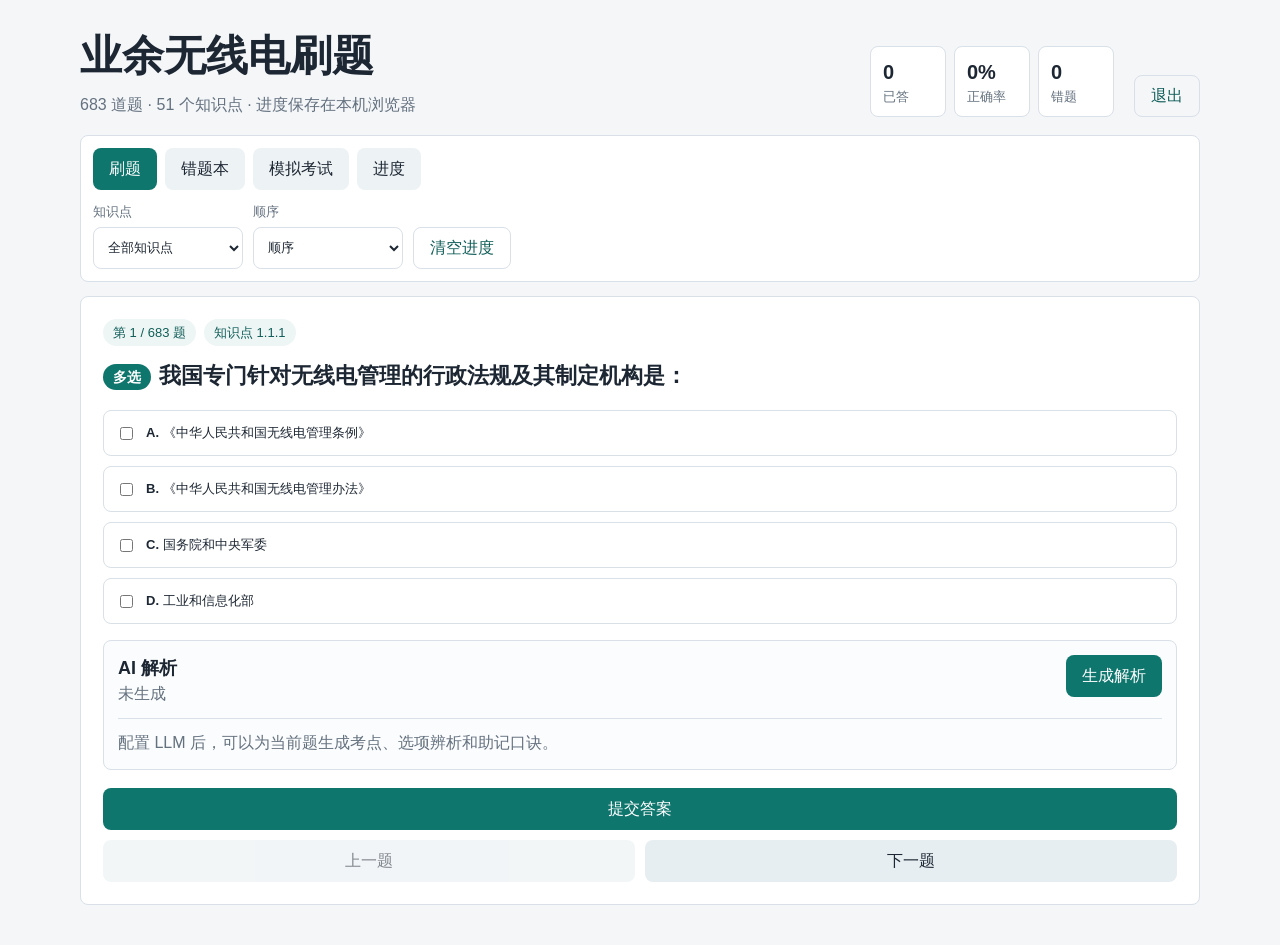
==== index.html @ 544210dc "Refactor authentication flow and add login page functionality Co-authored-by: Copilot <copilot@githu" ====
<!doctype html>
<html lang="zh-CN">
  <head>
    <meta charset="utf-8">
    <meta name="viewport" content="width=device-width, initial-scale=1">
    <title>业余无线电刷题</title>
    <link rel="stylesheet" href="styles.css">
  </head>
  <body>
    <main id="appShell" class="shell">
      <header class="topbar">
        <div>
          <h1>业余无线电刷题</h1>
          <p id="subtitle">正在载入题库...</p>
        </div>
        <div class="stats" aria-label="学习统计">
          <div><strong id="statAnswered">0</strong><span>已答</span></div>
          <div><strong id="statAccuracy">0%</strong><span>正确率</span></div>
          <div><strong id="statWrong">0</strong><span>错题</span></div>
        </div>
        <div class="userbar">
          <span id="currentUserLabel"></span>
          <button id="logoutBtn" class="ghost" type="button">退出</button>
        </div>
      </header>

      <section class="toolbar" aria-label="刷题控制">
        <div class="tabs" role="tablist" aria-label="模式">
          <button class="tab active" data-mode="practice" type="button">刷题</button>
          <button class="tab" data-mode="wrong" type="button">错题本</button>
          <button class="tab" data-mode="exam" type="button">模拟考试</button>
          <button class="tab" data-mode="stats" type="button">进度</button>
        </div>
        <div class="filters">
          <label>
            知识点
            <select id="categorySelect"></select>
          </label>
          <label>
            顺序
            <select id="orderSelect">
              <option value="sequential">顺序</option>
              <option value="random">随机</option>
            </select>
          </label>
          <button id="resetProgressBtn" class="ghost" type="button">清空进度</button>
        </div>
      </section>

      <section id="practiceView" class="view active" aria-live="polite">
        <article class="question-panel">
          <div class="question-meta">
            <button id="questionCounter" class="meta-pill" type="button">第 0 / 0 题</button>
            <button id="questionCategory" class="meta-pill" type="button">知识点 -</button>
          </div>
          <h2 id="questionText"><span id="questionType" class="question-kind">单选</span><span id="questionTextContent">题库载入中</span></h2>
          <div id="options" class="options"></div>
          <div id="feedback" class="feedback" hidden></div>
          <section class="ai-panel" aria-label="AI 解析">
            <div class="ai-panel-head">
              <div>
                <h3>AI 解析</h3>
                <p id="aiCacheInfo">未生成</p>
              </div>
              <div class="ai-actions">
                <button id="generateAiBtn" type="button">生成解析</button>
                <button id="regenerateAiBtn" class="ghost" type="button" hidden>重新生成</button>
              </div>
            </div>
            <div id="aiStatus" class="ai-status" hidden></div>
            <div id="aiContent" class="ai-content empty">配置 LLM 后，可以为当前题生成考点、选项辨析和助记口诀。</div>
          </section>
          <div class="actions">
            <button id="submitBtn" type="button">提交答案</button>
            <div class="nav-actions">
              <button id="prevBtn" class="secondary" type="button">上一题</button>
              <button id="nextBtn" class="secondary" type="button">下一题</button>
            </div>
          </div>
        </article>
      </section>

      <section id="wrongView" class="view">
        <div class="section-head">
          <h2>错题本</h2>
          <button id="clearWrongBtn" class="ghost" type="button">清空错题</button>
        </div>
        <div id="wrongList" class="list"></div>
      </section>

      <section id="examView" class="view">
        <div class="exam-setup" id="examSetup">
          <h2>模拟考试</h2>
          <label>
            题量
            <input id="examCount" type="number" min="5" max="100" step="5" value="30">
          </label>
          <button id="startExamBtn" type="button">开始考试</button>
        </div>
        <div id="examPaper" class="exam-paper" hidden></div>
        <div id="examResult" class="exam-result" hidden></div>
      </section>

      <section id="statsView" class="view">
        <div class="section-head">
          <h2>知识点进度</h2>
        </div>
        <div class="cache-tools">
          <span id="cacheToolStatus">AI 解析由服务器按题目缓存，多用户可复用同一题解析。</span>
        </div>
        <div id="categoryStats" class="category-grid"></div>
      </section>
    </main>

    <dialog id="jumpDialog" class="jump-dialog">
      <div class="jump-head">
        <div>
          <h2 id="jumpTitle">跳转</h2>
          <p id="jumpHint"></p>
        </div>
        <button id="closeJumpBtn" class="ghost" type="button">关闭</button>
      </div>
      <div id="jumpGrid" class="jump-grid"></div>
    </dialog>

    <script src="questions.js"></script>
    <script src="app.js"></script>
  </body>
</html>
---- styles.css ----
:root {
  color-scheme: light;
  --bg: #f4f6f8;
  --panel: #ffffff;
  --text: #1d2733;
  --muted: #64717f;
  --line: #d9e0e7;
  --primary: #0f766e;
  --primary-dark: #115e59;
  --danger: #b42318;
  --success: #067647;
  --mark: #eef6f5;
}

* {
  box-sizing: border-box;
}

body {
  margin: 0;
  background: var(--bg);
  color: var(--text);
  font-family: -apple-system, BlinkMacSystemFont, "Segoe UI", "PingFang SC", "Hiragino Sans GB", "Microsoft YaHei", sans-serif;
  line-height: 1.5;
}

.topbar > div {
  min-width: 0;
}

button,
input,
select {
  font: inherit;
}

button {
  min-height: 42px;
  border: 0;
  border-radius: 8px;
  background: var(--primary);
  color: #fff;
  padding: 0 16px;
  cursor: pointer;
}

button:hover {
  background: var(--primary-dark);
}

button:disabled {
  cursor: not-allowed;
  opacity: 0.55;
}

.secondary {
  background: #e7eef1;
  color: var(--text);
}

.secondary:hover,
.ghost:hover {
  background: #dbe6e9;
}

.ghost {
  background: transparent;
  color: var(--primary-dark);
  border: 1px solid var(--line);
}

.shell {
  width: min(1120px, calc(100% - 28px));
  margin: 0 auto;
  padding: 24px 0 40px;
}

.auth-shell {
  width: min(560px, calc(100% - 28px));
  min-height: 100vh;
  margin: 0 auto;
  display: grid;
  align-items: center;
  padding: 24px 0;
}

.auth-panel {
  background: var(--panel);
  border: 1px solid var(--line);
  border-radius: 8px;
  padding: 24px;
}

.auth-panel > p {
  color: var(--muted);
  margin-top: 8px;
}

.auth-grid {
  display: grid;
  gap: 12px;
  margin-top: 18px;
}

.auth-actions {
  display: grid;
  grid-template-columns: 1fr 1fr;
  gap: 10px;
  margin-top: 16px;
}

.topbar {
  display: grid;
  grid-template-columns: 1fr auto auto;
  gap: 20px;
  align-items: end;
  margin-bottom: 18px;
}

.userbar {
  display: grid;
  gap: 8px;
  justify-items: end;
  color: var(--muted);
}

h1,
h2,
p {
  margin: 0;
}

h1 {
  font-size: clamp(28px, 4vw, 42px);
  font-weight: 750;
}

#subtitle {
  color: var(--muted);
  margin-top: 6px;
  overflow-wrap: anywhere;
}

.stats {
  display: grid;
  grid-template-columns: repeat(3, minmax(76px, 1fr));
  gap: 8px;
}

.stats div {
  background: var(--panel);
  border: 1px solid var(--line);
  border-radius: 8px;
  padding: 10px 12px;
  min-width: 0;
}

.stats strong,
.stats span {
  display: block;
}

.stats strong {
  font-size: 20px;
}

.stats span {
  color: var(--muted);
  font-size: 13px;
}

.toolbar,
.question-panel,
.exam-setup,
.exam-paper,
.exam-result,
#wrongView,
#statsView {
  background: var(--panel);
  border: 1px solid var(--line);
  border-radius: 8px;
}

.toolbar {
  padding: 12px;
  display: grid;
  gap: 12px;
  margin-bottom: 14px;
}

.tabs {
  display: flex;
  gap: 8px;
  flex-wrap: wrap;
}

.tab {
  background: #edf2f4;
  color: var(--text);
}

.tab.active {
  background: var(--primary);
  color: #fff;
}

.filters {
  display: flex;
  gap: 10px;
  align-items: end;
  flex-wrap: wrap;
}

label {
  display: grid;
  gap: 5px;
  color: var(--muted);
  font-size: 13px;
}

select,
input[type="number"],
input[type="url"],
input[type="password"],
input[type="text"] {
  height: 42px;
  min-width: 150px;
  border: 1px solid var(--line);
  border-radius: 8px;
  background: #fff;
  color: var(--text);
  padding: 0 10px;
}

.view {
  display: none;
}

.view.active {
  display: block;
}

.question-panel {
  padding: 22px;
}

.question-meta {
  display: flex;
  gap: 8px;
  flex-wrap: wrap;
  margin-bottom: 14px;
}

.meta-pill {
  background: var(--mark);
  border-radius: 999px;
  color: var(--primary-dark);
  font-size: 13px;
  padding: 4px 10px;
  min-height: 0;
  width: auto;
}

.meta-pill:hover {
  background: #dff0ee;
}

#questionText {
  font-size: 22px;
  line-height: 1.45;
  margin-bottom: 18px;
}

.question-kind {
  display: inline-block;
  vertical-align: middle;
  margin-right: 8px;
  border-radius: 999px;
  background: var(--primary);
  color: #fff;
  font-size: 14px;
  line-height: 1;
  padding: 6px 10px;
}

.options {
  display: grid;
  gap: 10px;
}

.option {
  display: grid;
  grid-template-columns: auto 1fr;
  gap: 10px;
  align-items: start;
  border: 1px solid var(--line);
  border-radius: 8px;
  padding: 12px;
  color: var(--text);
  cursor: pointer;
}

.option:hover {
  border-color: #9fb4bd;
}

.option input {
  margin-top: 4px;
}

.option.correct {
  border-color: #83c7a0;
  background: #effaf3;
}

.option.wrong {
  border-color: #f3a69e;
  background: #fff1f0;
}

.feedback {
  margin-top: 14px;
  border-radius: 8px;
  padding: 12px;
  background: #f7f9fa;
  border: 1px solid var(--line);
}

.feedback.success {
  border-color: #83c7a0;
  color: var(--success);
}

.feedback.error {
  border-color: #f3a69e;
  color: var(--danger);
}

.ai-panel {
  margin-top: 16px;
  border: 1px solid var(--line);
  border-radius: 8px;
  background: #fbfcfd;
  padding: 14px;
}

.ai-panel-head {
  display: flex;
  justify-content: space-between;
  gap: 12px;
  align-items: start;
}

.ai-panel h3 {
  margin: 0;
  font-size: 18px;
}

.ai-panel p,
.settings-note {
  color: var(--muted);
}

.ai-actions,
.settings-actions {
  display: flex;
  gap: 8px;
  flex-wrap: wrap;
  justify-content: flex-end;
}

.ai-status {
  margin-top: 12px;
  border: 1px solid var(--line);
  border-radius: 8px;
  padding: 10px 12px;
  background: #f7f9fa;
  color: var(--muted);
}

.ai-status.success,
#cacheToolStatus.success {
  border-color: #83c7a0;
  color: var(--success);
}

.ai-status.error,
#cacheToolStatus.error {
  border-color: #f3a69e;
  color: var(--danger);
}

.ai-status.loading {
  color: var(--primary-dark);
}

.ai-content {
  margin-top: 12px;
  border-top: 1px solid var(--line);
  padding-top: 12px;
  white-space: normal;
  overflow-wrap: anywhere;
}

.ai-content p + p {
  margin-top: 10px;
}

.actions {
  display: grid;
  gap: 10px;
  margin-top: 18px;
}

.nav-actions {
  display: grid;
  grid-template-columns: 1fr 1fr;
  gap: 10px;
}

.section-head {
  display: flex;
  align-items: center;
  justify-content: space-between;
  gap: 12px;
  padding: 18px;
  border-bottom: 1px solid var(--line);
}

.list,
.category-grid,
.cache-tools,
.exam-setup,
.exam-paper,
.exam-result {
  padding: 18px;
}

.cache-tools {
  display: flex;
  align-items: center;
  gap: 10px;
  flex-wrap: wrap;
  border-bottom: 1px solid var(--line);
}

#cacheToolStatus {
  color: var(--muted);
  font-size: 14px;
}

.list {
  display: grid;
  gap: 10px;
}

.list-item,
.category-card,
.exam-question {
  border: 1px solid var(--line);
  border-radius: 8px;
  padding: 14px;
  background: #fff;
}

.list-item h3,
.exam-question h3 {
  margin: 0 0 10px;
  font-size: 17px;
}

.list-item p,
.exam-question p {
  color: var(--muted);
}

.category-grid {
  display: grid;
  grid-template-columns: repeat(auto-fit, minmax(180px, 1fr));
  gap: 10px;
}

.category-card strong,
.category-card span {
  display: block;
}

.category-card span {
  color: var(--muted);
  font-size: 13px;
}

.meter {
  height: 8px;
  border-radius: 999px;
  background: #edf2f4;
  overflow: hidden;
  margin-top: 10px;
}

.meter div {
  height: 100%;
  background: var(--primary);
}

.exam-setup {
  display: flex;
  gap: 12px;
  align-items: end;
  flex-wrap: wrap;
}

.exam-paper {
  display: grid;
  gap: 14px;
}

.exam-options {
  display: grid;
  gap: 8px;
}

.exam-submit {
  width: fit-content;
}

.empty {
  color: var(--muted);
}

.jump-dialog {
  width: min(760px, calc(100% - 24px));
  max-height: min(760px, calc(100vh - 32px));
  border: 1px solid var(--line);
  border-radius: 8px;
  padding: 0;
  color: var(--text);
}

.jump-dialog::backdrop {
  background: rgb(20 31 43 / 0.35);
}

.jump-head {
  position: sticky;
  top: 0;
  z-index: 1;
  display: flex;
  justify-content: space-between;
  gap: 12px;
  align-items: start;
  padding: 16px;
  border-bottom: 1px solid var(--line);
  background: #fff;
}

.jump-head p {
  color: var(--muted);
  margin-top: 4px;
  font-size: 14px;
}

.jump-head .ghost {
  width: auto;
  flex: 0 0 auto;
}

.settings-body {
  display: grid;
  gap: 14px;
  padding: 16px;
}

.settings-body label {
  color: var(--muted);
}

.settings-body input {
  width: 100%;
}

.settings-note {
  font-size: 14px;
  overflow-wrap: anywhere;
}

.jump-grid {
  display: grid;
  gap: 8px;
  padding: 16px;
}

.question-jump-grid {
  grid-template-columns: repeat(auto-fill, minmax(72px, 1fr));
}

.category-jump-grid {
  grid-template-columns: repeat(auto-fill, minmax(140px, 1fr));
}

.jump-card {
  min-height: 58px;
  display: grid;
  gap: 2px;
  justify-items: center;
  align-content: center;
  border: 1px solid var(--line);
  background: #f8fafb;
  color: var(--text);
}

.jump-card:hover {
  background: #edf2f4;
}

.jump-card span {
  color: var(--muted);
  font-size: 12px;
}

.jump-card.status-correct {
  border-color: #83c7a0;
  background: #effaf3;
}

.jump-card.status-wrong {
  border-color: #f3a69e;
  background: #fff1f0;
}

.jump-card.status-pending {
  border-color: var(--line);
  background: #f8fafb;
}

.jump-card.current {
  outline: 3px solid #1a8cff;
  outline-offset: 1px;
}

.category-card-button {
  justify-items: start;
  text-align: left;
  padding: 10px 12px;
}

@media (max-width: 720px) {
  .shell {
    width: min(100% - 18px, 1120px);
    padding-top: 14px;
  }

  .topbar {
    grid-template-columns: 1fr;
  }

  .userbar {
    justify-items: stretch;
  }

  .stats {
    grid-template-columns: repeat(3, 1fr);
  }

  .filters,
  .exam-setup {
    align-items: stretch;
    flex-direction: column;
  }

  select,
  input[type="number"],
  input[type="url"],
  input[type="password"],
  input[type="text"],
  button {
    width: 100%;
  }

  .question-panel {
    padding: 16px;
  }

  #questionText {
    font-size: 19px;
  }

  .question-kind {
    font-size: 13px;
    padding: 5px 8px;
  }

  .jump-head {
    align-items: stretch;
    flex-direction: column;
  }

  .jump-head .ghost {
    width: 100%;
  }

  .ai-panel-head,
  .settings-actions,
  .ai-actions,
  .cache-tools {
    align-items: stretch;
    flex-direction: column;
  }

  .nav-actions {
    grid-template-columns: 1fr 1fr;
  }
}
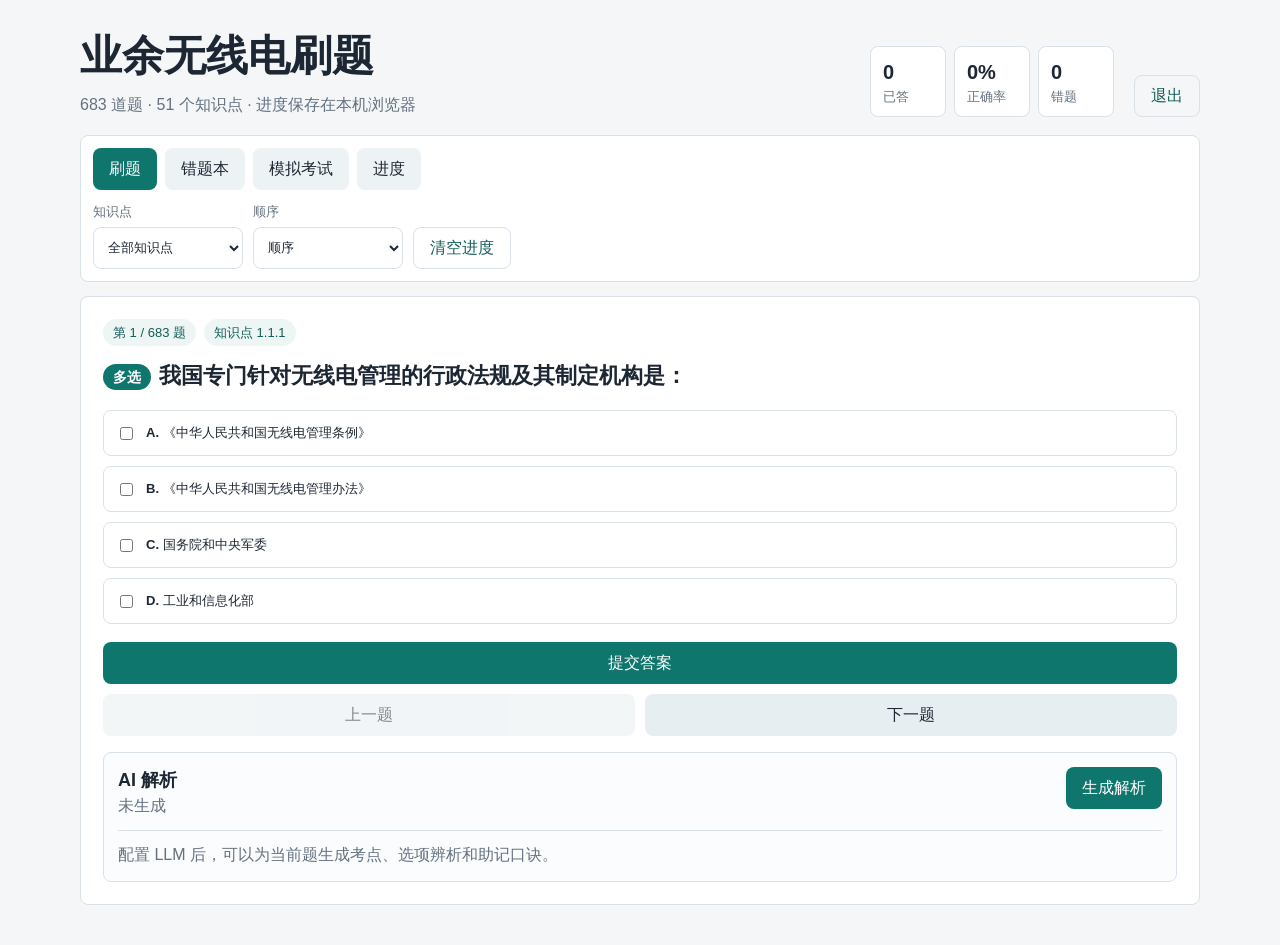
==== commit b9997dee: "Adjust AI explanation panel" ====
--- a/index.html
+++ b/index.html
@@ -4,7 +4,7 @@
     <meta charset="utf-8">
     <meta name="viewport" content="width=device-width, initial-scale=1">
     <title>业余无线电刷题</title>
-    <link rel="stylesheet" href="styles.css">
+    <link rel="stylesheet" href="/styles.css">
   </head>
   <body>
     <main id="appShell" class="shell">
@@ -56,6 +56,13 @@
           <h2 id="questionText"><span id="questionType" class="question-kind">单选</span><span id="questionTextContent">题库载入中</span></h2>
           <div id="options" class="options"></div>
           <div id="feedback" class="feedback" hidden></div>
+          <div class="actions">
+            <button id="submitBtn" type="button">提交答案</button>
+            <div class="nav-actions">
+              <button id="prevBtn" class="secondary" type="button">上一题</button>
+              <button id="nextBtn" class="secondary" type="button">下一题</button>
+            </div>
+          </div>
           <section class="ai-panel" aria-label="AI 解析">
             <div class="ai-panel-head">
               <div>
@@ -70,13 +77,6 @@
             <div id="aiStatus" class="ai-status" hidden></div>
             <div id="aiContent" class="ai-content empty">配置 LLM 后，可以为当前题生成考点、选项辨析和助记口诀。</div>
           </section>
-          <div class="actions">
-            <button id="submitBtn" type="button">提交答案</button>
-            <div class="nav-actions">
-              <button id="prevBtn" class="secondary" type="button">上一题</button>
-              <button id="nextBtn" class="secondary" type="button">下一题</button>
-            </div>
-          </div>
         </article>
       </section>
 
@@ -107,6 +107,7 @@
         </div>
         <div class="cache-tools">
           <span id="cacheToolStatus">AI 解析由服务器按题目缓存，多用户可复用同一题解析。</span>
+          <button id="startPrecacheBtn" class="secondary" type="button">后台预生成解析</button>
         </div>
         <div id="categoryStats" class="category-grid"></div>
       </section>
@@ -123,7 +124,7 @@
       <div id="jumpGrid" class="jump-grid"></div>
     </dialog>
 
-    <script src="questions.js"></script>
-    <script src="app.js"></script>
+    <script src="/questions.js"></script>
+    <script src="/app.js"></script>
   </body>
 </html>
--- a/styles.css
+++ b/styles.css
@@ -394,6 +394,10 @@
   color: var(--primary-dark);
 }
 
+#cacheToolStatus.loading {
+  color: var(--primary-dark);
+}
+
 .ai-content {
   margin-top: 12px;
   border-top: 1px solid var(--line);
@@ -404,6 +408,33 @@
 
 .ai-content p + p {
   margin-top: 10px;
+}
+
+.ai-content h4,
+.ai-content h5,
+.ai-content h6 {
+  margin: 12px 0 6px;
+  color: var(--text);
+  font-size: 16px;
+}
+
+.ai-content ul,
+.ai-content ol {
+  margin: 8px 0 8px 20px;
+  padding: 0;
+}
+
+.ai-content li + li {
+  margin-top: 4px;
+}
+
+.ai-content code {
+  border: 1px solid var(--line);
+  border-radius: 4px;
+  background: #eef3f5;
+  padding: 1px 4px;
+  font-family: ui-monospace, SFMono-Regular, Menlo, Consolas, monospace;
+  font-size: 0.92em;
 }
 
 .actions {
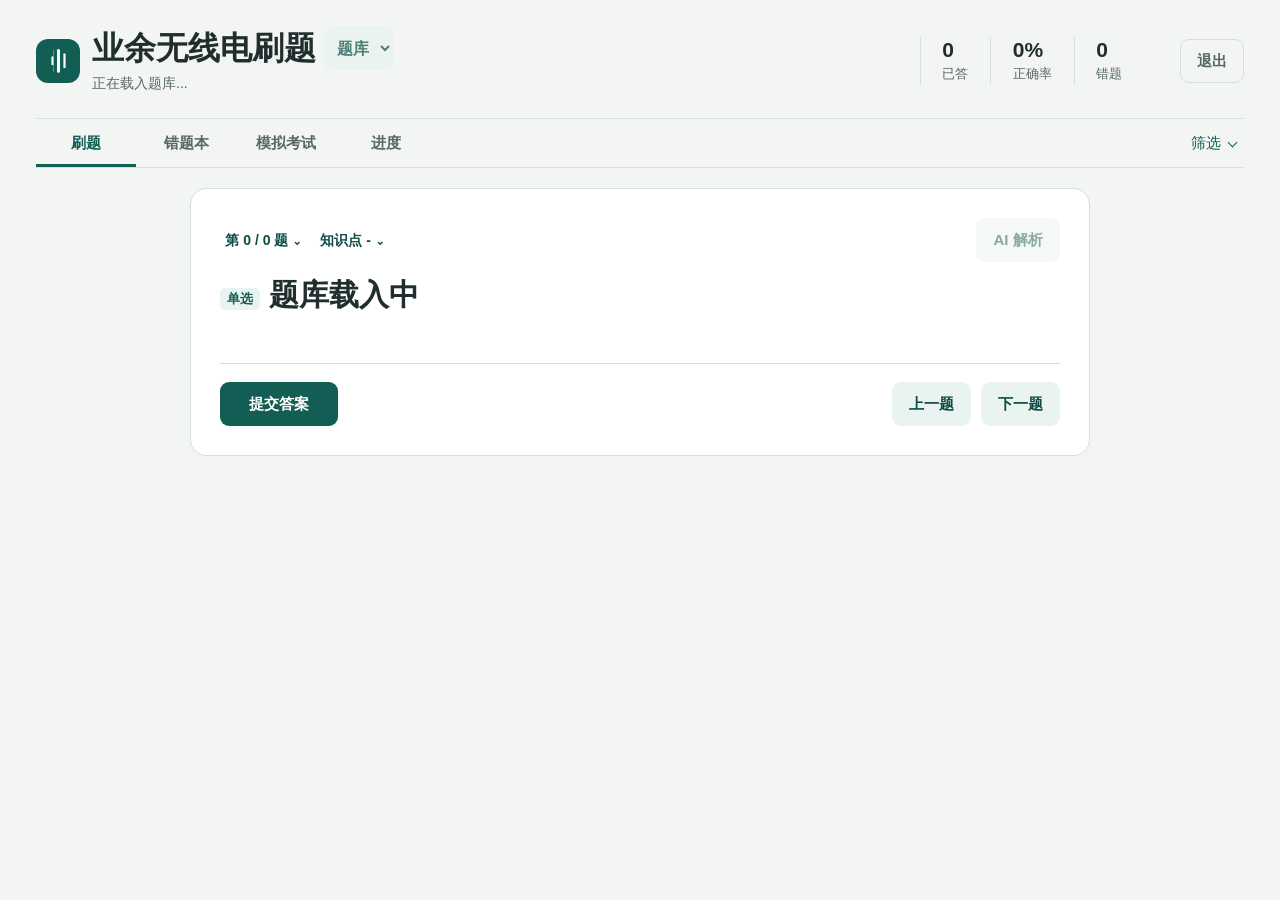
==== commit cd39447b: "Add A/B/C exam banks, upgrade practice and topic progress navigation" ====
--- a/index.html
+++ b/index.html
@@ -2,16 +2,27 @@
 <html lang="zh-CN">
   <head>
     <meta charset="utf-8">
-    <meta name="viewport" content="width=device-width, initial-scale=1">
+    <meta name="viewport" content="width=device-width, initial-scale=1, viewport-fit=cover">
     <title>业余无线电刷题</title>
     <link rel="stylesheet" href="/styles.css">
   </head>
   <body>
     <main id="appShell" class="shell">
       <header class="topbar">
-        <div>
-          <h1>业余无线电刷题</h1>
-          <p id="subtitle">正在载入题库...</p>
+        <div class="brand">
+          <span class="signal-mark" aria-hidden="true"></span>
+          <div>
+            <div class="brand-heading">
+              <h1>业余无线电刷题</h1>
+              <select id="bankSelect" aria-label="选择题库类别" disabled>
+                <option value="" hidden>题库</option>
+                <option value="A">A 类</option>
+                <option value="B">B 类</option>
+                <option value="C">C 类</option>
+              </select>
+            </div>
+            <p><span id="subtitle">正在载入题库...</span> <span id="scopeLabel" hidden></span></p>
+          </div>
         </div>
         <div class="stats" aria-label="学习统计">
           <div><strong id="statAnswered">0</strong><span>已答</span></div>
@@ -24,27 +35,35 @@
         </div>
       </header>
 
+      <p id="bankStatus" role="status"></p>
       <section class="toolbar" aria-label="刷题控制">
-        <div class="tabs" role="tablist" aria-label="模式">
-          <button class="tab active" data-mode="practice" type="button">刷题</button>
+        <nav class="tabs" aria-label="学习模式">
+          <button class="tab active" aria-current="page" data-mode="practice" type="button">刷题</button>
           <button class="tab" data-mode="wrong" type="button">错题本</button>
           <button class="tab" data-mode="exam" type="button">模拟考试</button>
           <button class="tab" data-mode="stats" type="button">进度</button>
-        </div>
-        <div class="filters">
-          <label>
-            知识点
-            <select id="categorySelect"></select>
-          </label>
-          <label>
-            顺序
-            <select id="orderSelect">
-              <option value="sequential">顺序</option>
-              <option value="random">随机</option>
-            </select>
-          </label>
-          <button id="resetProgressBtn" class="ghost" type="button">清空进度</button>
-        </div>
+        </nav>
+        <details class="filter-menu">
+          <summary>筛选</summary>
+          <div class="filters">
+            <label id="scopeField" hidden>
+              练习范围
+              <select id="scopeSelect"></select>
+            </label>
+            <label>
+              知识点
+              <select id="categorySelect"></select>
+            </label>
+            <label>
+              顺序
+              <select id="orderSelect">
+                <option value="sequential">顺序</option>
+                <option value="random">随机</option>
+              </select>
+            </label>
+            <button id="resetProgressBtn" class="ghost" type="button">清空进度</button>
+          </div>
+        </details>
       </section>
 
       <section id="practiceView" class="view active" aria-live="polite">
@@ -52,8 +71,10 @@
           <div class="question-meta">
             <button id="questionCounter" class="meta-pill" type="button">第 0 / 0 题</button>
             <button id="questionCategory" class="meta-pill" type="button">知识点 -</button>
+            <button id="openAiBtn" class="secondary" type="button" aria-haspopup="dialog" aria-controls="aiDialog" disabled>AI 解析</button>
           </div>
           <h2 id="questionText"><span id="questionType" class="question-kind">单选</span><span id="questionTextContent">题库载入中</span></h2>
+          <div id="practiceFigure"></div>
           <div id="options" class="options"></div>
           <div id="feedback" class="feedback" hidden></div>
           <div class="actions">
@@ -63,20 +84,6 @@
               <button id="nextBtn" class="secondary" type="button">下一题</button>
             </div>
           </div>
-          <section class="ai-panel" aria-label="AI 解析">
-            <div class="ai-panel-head">
-              <div>
-                <h3>AI 解析</h3>
-                <p id="aiCacheInfo">未生成</p>
-              </div>
-              <div class="ai-actions">
-                <button id="generateAiBtn" type="button">生成解析</button>
-                <button id="regenerateAiBtn" class="ghost" type="button" hidden>重新生成</button>
-              </div>
-            </div>
-            <div id="aiStatus" class="ai-status" hidden></div>
-            <div id="aiContent" class="ai-content empty">配置 LLM 后，可以为当前题生成考点、选项辨析和助记口诀。</div>
-          </section>
         </article>
       </section>
 
@@ -105,15 +112,32 @@
         <div class="section-head">
           <h2>知识点进度</h2>
         </div>
+        <div id="categoryStats" class="topic-tree"></div>
         <div class="cache-tools">
           <span id="cacheToolStatus">AI 解析由服务器按题目缓存，多用户可复用同一题解析。</span>
           <button id="startPrecacheBtn" class="secondary" type="button">后台预生成解析</button>
         </div>
-        <div id="categoryStats" class="category-grid"></div>
       </section>
     </main>
 
-    <dialog id="jumpDialog" class="jump-dialog">
+    <dialog id="aiDialog" class="ai-dialog" aria-labelledby="aiHeading">
+      <header class="ai-panel-head">
+        <div>
+          <h2 id="aiHeading">AI 解析</h2>
+          <p id="aiQuestionInfo"></p>
+        </div>
+        <form method="dialog"><button class="ghost" autofocus>关闭</button></form>
+      </header>
+      <div class="ai-reader" tabindex="0" role="region" aria-label="解析正文">
+        <div id="aiStatus" class="ai-status" role="status" hidden></div>
+        <div id="aiContent" class="ai-content"></div>
+        <p id="aiCacheInfo"></p>
+        <button id="generateAiBtn" class="secondary" type="button" hidden>重试</button>
+        <button id="regenerateAiBtn" class="ghost" type="button" hidden>重新生成</button>
+      </div>
+    </dialog>
+
+    <dialog aria-labelledby="jumpTitle" id="jumpDialog" class="jump-dialog">
       <div class="jump-head">
         <div>
           <h2 id="jumpTitle">跳转</h2>
@@ -124,7 +148,7 @@
       <div id="jumpGrid" class="jump-grid"></div>
     </dialog>
 
-    <script src="/questions.js"></script>
+    <script src="/topic-titles.js"></script>
     <script src="/app.js"></script>
   </body>
 </html>
--- a/styles.css
+++ b/styles.css
@@ -1,744 +1,368 @@
 :root {
   color-scheme: light;
-  --bg: #f4f6f8;
-  --panel: #ffffff;
-  --text: #1d2733;
-  --muted: #64717f;
-  --line: #d9e0e7;
-  --primary: #0f766e;
-  --primary-dark: #115e59;
-  --danger: #b42318;
-  --success: #067647;
-  --mark: #eef6f5;
+  --bg: #f3f5f3;
+  --panel: #fff;
+  --text: #202e2d;
+  --muted: #586864;
+  --line: #d6dfdb;
+  --primary: #125e55;
+  --primary-dark: #0d4b44;
+  --tint: #e9f3ef;
+  --danger: #9e3732;
+  --success: #236842;
+  --pad: clamp(18px, 2.3vw, 32px);
 }
 
-* {
-  box-sizing: border-box;
-}
-
+* { box-sizing: border-box; }
+[hidden] { display: none !important; }
 body {
   margin: 0;
   background: var(--bg);
   color: var(--text);
-  font-family: -apple-system, BlinkMacSystemFont, "Segoe UI", "PingFang SC", "Hiragino Sans GB", "Microsoft YaHei", sans-serif;
-  line-height: 1.5;
-}
-
-.topbar > div {
+  font: 16px/1.6 -apple-system, BlinkMacSystemFont, "PingFang SC", "Microsoft YaHei", sans-serif;
+  overflow-wrap: anywhere;
+  -webkit-text-size-adjust: 100%;
+}
+h1, h2, h3, p { margin: 0; }
+h1 { font-size: clamp(21px, 3vw, 32px); line-height: 1.25; }
+h2 { font-size: 22px; }
+h3 { font-size: 18px; }
+button, input, select, summary { font: inherit; }
+button, summary { cursor: pointer; }
+button, select, input:not([type="radio"]):not([type="checkbox"]) {
+  min-height: 44px;
+  border-radius: 9px;
+}
+button {
+  padding: 8px 16px;
+  border: 1px solid transparent;
+  background: var(--primary);
+  color: white;
+  font-size: 15px;
+  font-weight: 600;
+}
+button:disabled { opacity: .48; cursor: default; }
+.secondary { background: var(--tint); color: var(--primary-dark); }
+.ghost { background: transparent; color: var(--muted); border-color: var(--line); }
+:focus-visible { outline: 3px solid var(--primary); outline-offset: 2px; }
+label { display: grid; gap: 5px; color: var(--muted); font-size: 14px; }
+select, input:not([type="radio"]):not([type="checkbox"]) {
   min-width: 0;
-}
-
-button,
-input,
-select {
-  font: inherit;
-}
-
-button {
-  min-height: 42px;
-  border: 0;
-  border-radius: 8px;
+  max-width: 100%;
+  padding: 8px 12px;
+  border: 1px solid #b8c6c1;
+  background: var(--panel);
+  color: var(--text);
+  font-size: 16px;
+}
+.shell, .auth-shell {
+  padding-inline: max(16px, env(safe-area-inset-left)) max(16px, env(safe-area-inset-right));
+  margin-inline: auto;
+}
+.shell {
+  max-width: 896px;
+  padding-block: max(26px, env(safe-area-inset-top)) max(40px, env(safe-area-inset-bottom));
+}
+.topbar { display: grid; grid-template-columns: minmax(0, 1fr) auto auto; align-items: center; gap: 24px; }
+.brand, .userbar { display: flex; align-items: center; gap: 12px; min-width: 0; }
+.signal-mark {
+  display: inline-grid;
+  place-items: center;
+  width: 44px;
+  height: 44px;
+  flex: none;
+  border-radius: 12px;
   background: var(--primary);
-  color: #fff;
-  padding: 0 16px;
-  cursor: pointer;
-}
-
-button:hover {
-  background: var(--primary-dark);
-}
-
-button:disabled {
-  cursor: not-allowed;
-  opacity: 0.55;
-}
-
-.secondary {
-  background: #e7eef1;
-  color: var(--text);
-}
-
-.secondary:hover,
-.ghost:hover {
-  background: #dbe6e9;
-}
-
-.ghost {
-  background: transparent;
-  color: var(--primary-dark);
-  border: 1px solid var(--line);
-}
-
-.shell {
-  width: min(1120px, calc(100% - 28px));
-  margin: 0 auto;
-  padding: 24px 0 40px;
-}
-
-.auth-shell {
-  width: min(560px, calc(100% - 28px));
-  min-height: 100vh;
-  margin: 0 auto;
-  display: grid;
-  align-items: center;
-  padding: 24px 0;
-}
-
-.auth-panel {
-  background: var(--panel);
-  border: 1px solid var(--line);
-  border-radius: 8px;
-  padding: 24px;
-}
-
-.auth-panel > p {
-  color: var(--muted);
-  margin-top: 8px;
-}
-
-.auth-grid {
-  display: grid;
-  gap: 12px;
-  margin-top: 18px;
-}
-
-.auth-actions {
-  display: grid;
-  grid-template-columns: 1fr 1fr;
-  gap: 10px;
-  margin-top: 16px;
-}
-
-.topbar {
-  display: grid;
-  grid-template-columns: 1fr auto auto;
-  gap: 20px;
-  align-items: end;
-  margin-bottom: 18px;
-}
-
-.userbar {
-  display: grid;
-  gap: 8px;
-  justify-items: end;
-  color: var(--muted);
-}
-
-h1,
-h2,
-p {
-  margin: 0;
-}
-
-h1 {
-  font-size: clamp(28px, 4vw, 42px);
-  font-weight: 750;
-}
-
-#subtitle {
-  color: var(--muted);
-  margin-top: 6px;
-  overflow-wrap: anywhere;
-}
-
-.stats {
-  display: grid;
-  grid-template-columns: repeat(3, minmax(76px, 1fr));
-  gap: 8px;
-}
-
-.stats div {
-  background: var(--panel);
-  border: 1px solid var(--line);
-  border-radius: 8px;
-  padding: 10px 12px;
-  min-width: 0;
-}
-
-.stats strong,
-.stats span {
-  display: block;
-}
-
-.stats strong {
-  font-size: 20px;
-}
-
-.stats span {
-  color: var(--muted);
-  font-size: 13px;
-}
-
-.toolbar,
-.question-panel,
-.exam-setup,
-.exam-paper,
-.exam-result,
-#wrongView,
-#statsView {
-  background: var(--panel);
-  border: 1px solid var(--line);
-  border-radius: 8px;
-}
-
+  color: white;
+}
+.signal-mark::before {
+  content: "";
+  width: 3px;
+  height: 24px;
+  border-radius: 3px;
+  background: currentColor;
+  box-shadow: -6px 0 0 -0.4px currentColor, 6px 0 0 -0.4px currentColor;
+  clip-path: polygon(-8px 32%, -3px 32%, -3px 0, 6px 0, 6px 20%, 12px 20%, 12px 80%, 6px 80%, 6px 100%, -3px 100%, -3px 68%, -8px 68%);
+}
+#subtitle, .userbar, .stats span, .empty, .ai-panel-head p, .list-item p { color: var(--muted); }
+#subtitle, .userbar { font-size: 14px; }
+.stats { display: flex; }
+.stats div { padding-inline: clamp(10px, 1.7vw, 24px); border-left: 1px solid var(--line); }
+.stats strong, .stats span { display: block; }
+.stats strong { font-size: 21px; line-height: 1.25; font-variant-numeric: tabular-nums; }
+.stats span { font-size: 13px; }
+.userbar { justify-self: end; }
+#currentUserLabel { max-width: 12ch; overflow: hidden; white-space: nowrap; text-overflow: ellipsis; }
 .toolbar {
-  padding: 12px;
-  display: grid;
-  gap: 12px;
-  margin-bottom: 14px;
-}
-
-.tabs {
-  display: flex;
-  gap: 8px;
-  flex-wrap: wrap;
-}
-
-.tab {
-  background: #edf2f4;
-  color: var(--text);
-}
-
-.tab.active {
-  background: var(--primary);
-  color: #fff;
-}
-
-.filters {
-  display: flex;
-  gap: 10px;
-  align-items: end;
-  flex-wrap: wrap;
-}
-
-label {
-  display: grid;
-  gap: 5px;
-  color: var(--muted);
-  font-size: 13px;
-}
-
-select,
-input[type="number"],
-input[type="url"],
-input[type="password"],
-input[type="text"] {
-  height: 42px;
-  min-width: 150px;
-  border: 1px solid var(--line);
-  border-radius: 8px;
-  background: #fff;
-  color: var(--text);
-  padding: 0 10px;
-}
-
-.view {
-  display: none;
-}
-
-.view.active {
-  display: block;
-}
-
-.question-panel {
-  padding: 22px;
-}
-
-.question-meta {
-  display: flex;
-  gap: 8px;
-  flex-wrap: wrap;
-  margin-bottom: 14px;
-}
-
-.meta-pill {
-  background: var(--mark);
-  border-radius: 999px;
-  color: var(--primary-dark);
-  font-size: 13px;
-  padding: 4px 10px;
-  min-height: 0;
-  width: auto;
-}
-
-.meta-pill:hover {
-  background: #dff0ee;
-}
-
-#questionText {
-  font-size: 22px;
-  line-height: 1.45;
-  margin-bottom: 18px;
-}
-
-.question-kind {
-  display: inline-block;
-  vertical-align: middle;
-  margin-right: 8px;
-  border-radius: 999px;
-  background: var(--primary);
-  color: #fff;
-  font-size: 14px;
-  line-height: 1;
-  padding: 6px 10px;
-}
-
-.options {
-  display: grid;
-  gap: 10px;
-}
-
-.option {
-  display: grid;
-  grid-template-columns: auto 1fr;
-  gap: 10px;
-  align-items: start;
-  border: 1px solid var(--line);
-  border-radius: 8px;
-  padding: 12px;
-  color: var(--text);
-  cursor: pointer;
-}
-
-.option:hover {
-  border-color: #9fb4bd;
-}
-
-.option input {
-  margin-top: 4px;
-}
-
-.option.correct {
-  border-color: #83c7a0;
-  background: #effaf3;
-}
-
-.option.wrong {
-  border-color: #f3a69e;
-  background: #fff1f0;
-}
-
-.feedback {
-  margin-top: 14px;
-  border-radius: 8px;
-  padding: 12px;
-  background: #f7f9fa;
-  border: 1px solid var(--line);
-}
-
-.feedback.success {
-  border-color: #83c7a0;
-  color: var(--success);
-}
-
-.feedback.error {
-  border-color: #f3a69e;
-  color: var(--danger);
-}
-
-.ai-panel {
-  margin-top: 16px;
-  border: 1px solid var(--line);
-  border-radius: 8px;
-  background: #fbfcfd;
-  padding: 14px;
-}
-
-.ai-panel-head {
-  display: flex;
-  justify-content: space-between;
-  gap: 12px;
-  align-items: start;
-}
-
-.ai-panel h3 {
-  margin: 0;
-  font-size: 18px;
-}
-
-.ai-panel p,
-.settings-note {
-  color: var(--muted);
-}
-
-.ai-actions,
-.settings-actions {
-  display: flex;
-  gap: 8px;
-  flex-wrap: wrap;
-  justify-content: flex-end;
-}
-
-.ai-status {
-  margin-top: 12px;
-  border: 1px solid var(--line);
-  border-radius: 8px;
-  padding: 10px 12px;
-  background: #f7f9fa;
-  color: var(--muted);
-}
-
-.ai-status.success,
-#cacheToolStatus.success {
-  border-color: #83c7a0;
-  color: var(--success);
-}
-
-.ai-status.error,
-#cacheToolStatus.error {
-  border-color: #f3a69e;
-  color: var(--danger);
-}
-
-.ai-status.loading {
-  color: var(--primary-dark);
-}
-
-#cacheToolStatus.loading {
-  color: var(--primary-dark);
-}
-
-.ai-content {
-  margin-top: 12px;
-  border-top: 1px solid var(--line);
-  padding-top: 12px;
-  white-space: normal;
-  overflow-wrap: anywhere;
-}
-
-.ai-content p + p {
-  margin-top: 10px;
-}
-
-.ai-content h4,
-.ai-content h5,
-.ai-content h6 {
-  margin: 12px 0 6px;
-  color: var(--text);
-  font-size: 16px;
-}
-
-.ai-content ul,
-.ai-content ol {
-  margin: 8px 0 8px 20px;
-  padding: 0;
-}
-
-.ai-content li + li {
-  margin-top: 4px;
-}
-
-.ai-content code {
-  border: 1px solid var(--line);
-  border-radius: 4px;
-  background: #eef3f5;
-  padding: 1px 4px;
-  font-family: ui-monospace, SFMono-Regular, Menlo, Consolas, monospace;
-  font-size: 0.92em;
-}
-
-.actions {
-  display: grid;
-  gap: 10px;
-  margin-top: 18px;
-}
-
-.nav-actions {
-  display: grid;
-  grid-template-columns: 1fr 1fr;
-  gap: 10px;
-}
-
-.section-head {
   display: flex;
   align-items: center;
   justify-content: space-between;
-  gap: 12px;
-  padding: 18px;
-  border-bottom: 1px solid var(--line);
-}
-
-.list,
-.category-grid,
-.cache-tools,
-.exam-setup,
-.exam-paper,
-.exam-result {
-  padding: 18px;
-}
-
-.cache-tools {
-  display: flex;
-  align-items: center;
-  gap: 10px;
-  flex-wrap: wrap;
-  border-bottom: 1px solid var(--line);
-}
-
-#cacheToolStatus {
+  gap: 8px;
+  margin: 22px 0 20px;
+  border-block: 1px solid var(--line);
+}
+.tabs { display: grid; grid-template-columns: repeat(4, 1fr); }
+.tab {
+  white-space: nowrap;
+  background: transparent;
+  border: 0;
+  border-bottom: 3px solid transparent;
+  border-radius: 0;
+  padding: 12px 20px 9px;
   color: var(--muted);
-  font-size: 14px;
-}
-
-.list {
-  display: grid;
-  gap: 10px;
-}
-
-.list-item,
-.category-card,
-.exam-question {
-  border: 1px solid var(--line);
-  border-radius: 8px;
-  padding: 14px;
-  background: #fff;
-}
-
-.list-item h3,
-.exam-question h3 {
-  margin: 0 0 10px;
-  font-size: 17px;
-}
-
-.list-item p,
-.exam-question p {
-  color: var(--muted);
-}
-
-.category-grid {
-  display: grid;
-  grid-template-columns: repeat(auto-fit, minmax(180px, 1fr));
-  gap: 10px;
-}
-
-.category-card strong,
-.category-card span {
-  display: block;
-}
-
-.category-card span {
-  color: var(--muted);
-  font-size: 13px;
-}
-
-.meter {
-  height: 8px;
-  border-radius: 999px;
-  background: #edf2f4;
-  overflow: hidden;
-  margin-top: 10px;
-}
-
-.meter div {
-  height: 100%;
-  background: var(--primary);
-}
-
-.exam-setup {
-  display: flex;
-  gap: 12px;
-  align-items: end;
-  flex-wrap: wrap;
-}
-
-.exam-paper {
+}
+.tab.active { color: var(--primary); border-bottom-color: var(--primary); }
+.filter-menu { position: relative; }
+.filter-menu summary { display: flex; gap: 8px; align-items: center; min-height: 44px; padding: 0 8px; color: var(--primary); font-size: 15px; }
+.filter-menu summary::-webkit-details-marker { display: none; }
+.filter-menu summary::after {
+  content: "";
+  width: 6px;
+  height: 6px;
+  border: solid currentColor;
+  border-width: 0 1.5px 1.5px 0;
+  transform: rotate(45deg);
+}
+.filter-menu[open] summary::after { transform: rotate(225deg); }
+.filters {
+  position: absolute;
+  right: 0;
+  z-index: 2;
+  width: min(300px, calc(100vw - 40px));
   display: grid;
   gap: 14px;
-}
+  padding: 18px;
+  border: 1px solid var(--line);
+  border-radius: 12px;
+  background: var(--panel);
+  box-shadow: 0 6px 22px #20342c16;
+}
+.view { display: none; }
+.view.active { display: block; }
+#practiceView { max-width: 900px; margin-inline: auto; }
+.question-panel, #wrongView, #statsView, .exam-setup, .exam-paper, .exam-result, .auth-panel {
+  min-width: 0;
+  background: var(--panel);
+  border: 1px solid var(--line);
+  border-radius: 16px;
+  padding: var(--pad);
+}
+.question-meta, .ai-panel-head, .section-head, .actions, .nav-actions, .cache-tools, .exam-setup {
+  display: flex;
+  gap: 10px;
+  align-items: center;
+  flex-wrap: wrap;
+}
+.ai-panel-head, .section-head, .actions { justify-content: space-between; }
+.question-meta {
+  position: sticky;
+  top: env(safe-area-inset-top, 0px);
+  z-index: 1;
+  background: var(--panel);
+}
+#openAiBtn { margin-left: auto; }
 
-.exam-options {
+.meta-pill {
+  color: var(--primary-dark);
+  background: transparent;
+  padding: 0 4px;
+  font-size: 14px;
+}
+.meta-pill::after { content: "⌄"; margin-left: 5px; }
+#questionText { margin: 10px 0 22px; font-size: clamp(1.25rem, min(2.5vw, 3.4dvh), 1.875rem); line-height: 1.55; }
+.question-kind { display: inline-block; vertical-align: .13em; margin-right: 9px; padding: 1px 7px; border-radius: 5px; background: var(--tint); color: var(--primary); font-size: 13px; }
+.options, .exam-options, .list, .exam-paper { display: grid; gap: 10px; }
+.option {
   display: grid;
-  gap: 8px;
+  grid-template-columns: 30px minmax(0, 1fr) auto;
+  align-items: center;
+  gap: 12px;
+  min-height: 52px;
+  padding: 10px 14px;
+  border: 1px solid var(--line);
+  border-radius: 10px;
+  color: var(--text);
+  font-size: clamp(1rem, min(2vw, 2.4dvh), 1.25rem);
+  cursor: pointer;
+}
+.option-key { grid-area: 1 / 1; text-align: center; border-radius: 6px; background: var(--bg); font-size: 14px; line-height: 30px; }
+.option span { grid-area: 1 / 2; }
+.option input { grid-area: 1 / 3; width: 17px; height: 17px; margin: 0; accent-color: var(--primary); }
+.option:where(:has(input:checked)) { background: var(--tint); border-color: var(--primary); }
+.option:has(input:checked) .option-key { background: var(--primary); color: white; }
+.option.correct, .feedback.success { border-color: #86b59b; background: #eff7f1; }
+.option.wrong, .feedback.error { border-color: #cc8f87; background: #fbf1ef; }
+.actions { margin-top: 22px; padding-top: 18px; border-top: 1px solid var(--line); }
+#submitBtn { padding-inline: 28px; }
+.ai-panel-head, .section-head { padding-bottom: 12px; border-bottom: 1px solid var(--line); }
+.ai-dialog {
+  position: fixed;
+  inset: auto 0 0;
+  margin: 0 auto;
+  font-size: clamp(1.125rem, min(2.6vw, 2.7dvh), 1.5rem);
+  width: min(42em, 100%);
+  max-width: 100%;
+  height: 82dvh;
+  max-height: 100%;
+  padding: 0;
+  overflow: hidden;
+  border: 1px solid var(--line);
+  border-bottom: 0;
+  border-radius: 18px 18px 0 0;
+  background: var(--panel);
+  color: var(--text);
+}
+.ai-dialog[open] { display: flex; flex-direction: column; }
+html:has(.ai-dialog[open]) { overflow: hidden; }
+.ai-dialog .ai-panel-head, .ai-reader {
+  padding-inline: max(var(--pad), env(safe-area-inset-left)) max(var(--pad), env(safe-area-inset-right));
+}
+.ai-dialog .ai-panel-head {
+  flex: none;
+  flex-wrap: nowrap;
+  padding-top: max(12px, env(safe-area-inset-top));
+}
+.ai-reader {
+  flex: 1;
+  overflow: auto;
+  overscroll-behavior: contain;
+  padding-block: 16px max(20px, env(safe-area-inset-bottom));
+}
+.ai-panel-head h2 { font-size: 1.3em; }
+.ai-panel-head p, #aiCacheInfo { font-size: max(.875rem, .72em); }
+.ai-dialog button { font-size: max(1rem, .8em); }
+.ai-reader .ai-status { margin: 0 0 12px; }
+.ai-content { line-height: 1.75; }
+.ai-content > :first-child { margin-top: 0; }
+#aiCacheInfo { margin: 14px 0; color: var(--muted); }
+#aiCacheInfo:empty { display: none; }
+.ai-content p + p, .list-item button { margin-top: 10px; }
+.ai-content h4, .ai-content h5, .ai-content h6 { margin: .8em 0 .3em; font-size: 1.1em; }
+.ai-content ol, .ai-content ul { padding-left: 1.5em; }
+.ai-content code { background: var(--bg); padding: 1px 4px; border-radius: 3px; }
+.ai-status, .feedback { margin-top: 14px; padding: 10px 14px; border: 1px solid var(--line); border-radius: 8px; background: var(--bg); }
+.ai-status:empty { display: none; }
+.success { color: var(--success); }
+.error { color: var(--danger); }
+.loading { color: var(--primary); }
+.list, .cache-tools { margin-top: 16px; }
+.list-item, .exam-question { padding: 16px; border: 1px solid var(--line); border-radius: 10px; }
+.list-item h3, .exam-question h3 { margin-bottom: 10px; }
+.jump-grid { display: grid; gap: 10px; }
+.topic-tree ul { list-style: none; margin: 0; padding: 0; }
+.topic-tree > ul > li { border-bottom: 1px solid var(--line); }
+.topic-tree details > ul { margin: 0 0 6px 9px; padding-left: clamp(7px, 1.5vw, 18px); border-left: 1px solid var(--line); }
+.topic-row {
+  display: grid;
+  grid-template-columns: 12px minmax(0, 1fr) auto;
+  align-items: center;
+  gap: 3px 8px;
+  width: 100%;
+  min-height: 48px;
+  padding: 9px 5px;
+  border: 0;
+  border-radius: 6px;
+  background: transparent;
+  color: var(--text);
+  font-size: 16px;
+  text-align: left;
+}
+.topic-row::-webkit-details-marker { display: none; }
+.topic-row::before { content: "›"; color: var(--primary); text-align: center; font-size: 20px; }
+details[open] > .topic-row::before { transform: rotate(90deg); }
+button.topic-row { color: var(--primary-dark); }
+.topic-row:hover, .topic-row:focus-visible { background: var(--tint); }
+.topic-count { color: var(--muted); font-size: 13px; font-weight: 400; }
+.topic-row progress { grid-column: 2 / -1; width: 100%; height: 4px; accent-color: var(--primary); }
+@media (max-width: 640px) {
+  .topic-row { grid-template-columns: 12px minmax(0, 1fr); }
+  .topic-count { grid-column: 2; }
+}
+.exam-setup h2 { margin-right: auto; }
+.exam-setup { align-items: end; }
+.exam-paper, .exam-result { margin-top: 12px; }
+.exam-submit { justify-self: start; }
+.jump-dialog { width: min(720px, calc(100% - 32px)); max-height: calc(100dvh - 40px); overflow: auto; border: 1px solid var(--line); border-radius: 14px; padding: 0; color: var(--text); }
+.ai-dialog::backdrop, .jump-dialog::backdrop { background: rgb(20 35 32 / .42); }
+.jump-head { position: sticky; top: 0; z-index: 1; display: flex; justify-content: space-between; align-items: start; gap: 12px; padding: 16px; border-bottom: 1px solid var(--line); background: var(--panel); }
+.jump-head p { color: var(--muted); font-size: 14px; }
+.jump-head button { flex: none; }
+.jump-grid { padding: 16px; }
+.question-jump-grid { grid-template-columns: repeat(auto-fill, minmax(66px, 1fr)); }
+.category-jump-grid { grid-template-columns: repeat(auto-fill, minmax(118px, 1fr)); }
+.jump-card { display: grid; align-content: center; min-height: 54px; padding: 5px; background: var(--bg); color: var(--text); border-color: var(--line); }
+.jump-card span { font-size: 12px; font-weight: normal; }
+.jump-card.status-correct { background: #eff7f1; color: var(--success); }
+.jump-card.status-wrong { background: #fbf1ef; color: var(--danger); }
+.jump-card.current { border-color: var(--primary); box-shadow: inset 0 0 0 1px var(--primary); }
+.auth-shell { max-width: 470px; min-height: 100svh; display: grid; align-items: center; padding-block: max(20px, env(safe-area-inset-top)) max(20px, env(safe-area-inset-bottom)); }
+.auth-panel h1 { margin: 16px 0 8px; }
+.auth-panel > p { color: var(--muted); }
+.auth-grid, .auth-actions { display: grid; gap: 12px; margin-top: 20px; }
+@media (hover: hover) {
+  button:not(:disabled):hover, .filter-menu summary:hover { filter: brightness(.94); }
+  .option:hover { border-color: #89a59b; }
+  .tab:hover, .meta-pill:hover { background: var(--tint); }
+}
+@media (min-width: 1100px) {
+  .shell { max-width: 1240px; }
+}
+@media (max-width: 640px) {
+  .shell { padding-top: max(12px, env(safe-area-inset-top)); }
+  .signal-mark { width: 34px; height: 34px; border-radius: 9px; }
+  .brand { gap: 8px; }
+  .topbar { grid-template-columns: minmax(0, 1fr) auto; gap: 12px 6px; }
+  .userbar { grid-area: 1 / 2; gap: 4px; }
+  #currentUserLabel { max-width: 6ch; }
+  #logoutBtn { padding-inline: 8px; }
+  .stats { grid-column: 1 / -1; }
+  .stats div { flex: 1; display: flex; align-items: baseline; justify-content: center; gap: 6px; }
+  .stats div:first-child { border: 0; }
+  .stats strong { font-size: 17px; }
+  .toolbar { margin: 12px 0; gap: 2px; }
+  .tabs { flex: 1; }
+  .tab { padding: 8px 1px 5px; font-size: 14px; }
+  .filter-menu summary { padding-inline: 6px; }
+  .question-panel { padding: 14px; }
+  #questionText { margin: 4px 0 16px; }
+  .option { gap: 8px; padding: 10px; }
+  .actions, .nav-actions { display: grid; }
+  .actions { margin-top: 16px; grid-template-columns: 1fr; }
+  .nav-actions { grid-template-columns: 1fr 1fr; }
+}
+@media (orientation: landscape) and (max-height: 500px) {
+  .shell { padding-block-start: max(8px, env(safe-area-inset-top)); }
+  .topbar { gap: 10px; }
+  h1 { font-size: 20px; }
+  .stats div { padding-inline: 10px; }
+  .stats strong { font-size: 16px; }
+  .toolbar { margin-block: 8px; }
+  .question-panel { padding-block: 12px; }
+  #questionText { margin-top: 0; font-size: 20px; }
 }
 
-.exam-submit {
-  width: fit-content;
+@media (pointer: coarse) and (orientation: landscape) and (max-width: 980px) and (max-height: 500px) {
+  .ai-dialog {
+    inset: 0 0 0 auto;
+    width: min(30rem, 76vw);
+    height: 100dvh;
+    border-width: 0 0 0 1px;
+    border-radius: 0;
+  }
 }
 
-.empty {
-  color: var(--muted);
-}
-
-.jump-dialog {
-  width: min(760px, calc(100% - 24px));
-  max-height: min(760px, calc(100vh - 32px));
-  border: 1px solid var(--line);
-  border-radius: 8px;
-  padding: 0;
-  color: var(--text);
-}
-
-.jump-dialog::backdrop {
-  background: rgb(20 31 43 / 0.35);
-}
-
-.jump-head {
-  position: sticky;
-  top: 0;
-  z-index: 1;
-  display: flex;
-  justify-content: space-between;
-  gap: 12px;
-  align-items: start;
-  padding: 16px;
-  border-bottom: 1px solid var(--line);
-  background: #fff;
-}
-
-.jump-head p {
-  color: var(--muted);
-  margin-top: 4px;
-  font-size: 14px;
-}
-
-.jump-head .ghost {
-  width: auto;
-  flex: 0 0 auto;
-}
-
-.settings-body {
-  display: grid;
-  gap: 14px;
-  padding: 16px;
-}
-
-.settings-body label {
-  color: var(--muted);
-}
-
-.settings-body input {
-  width: 100%;
-}
-
-.settings-note {
-  font-size: 14px;
-  overflow-wrap: anywhere;
-}
-
-.jump-grid {
-  display: grid;
-  gap: 8px;
-  padding: 16px;
-}
-
-.question-jump-grid {
-  grid-template-columns: repeat(auto-fill, minmax(72px, 1fr));
-}
-
-.category-jump-grid {
-  grid-template-columns: repeat(auto-fill, minmax(140px, 1fr));
-}
-
-.jump-card {
-  min-height: 58px;
-  display: grid;
-  gap: 2px;
-  justify-items: center;
-  align-content: center;
-  border: 1px solid var(--line);
-  background: #f8fafb;
-  color: var(--text);
-}
-
-.jump-card:hover {
-  background: #edf2f4;
-}
-
-.jump-card span {
-  color: var(--muted);
-  font-size: 12px;
-}
-
-.jump-card.status-correct {
-  border-color: #83c7a0;
-  background: #effaf3;
-}
-
-.jump-card.status-wrong {
-  border-color: #f3a69e;
-  background: #fff1f0;
-}
-
-.jump-card.status-pending {
-  border-color: var(--line);
-  background: #f8fafb;
-}
-
-.jump-card.current {
-  outline: 3px solid #1a8cff;
-  outline-offset: 1px;
-}
-
-.category-card-button {
-  justify-items: start;
-  text-align: left;
-  padding: 10px 12px;
-}
-
-@media (max-width: 720px) {
-  .shell {
-    width: min(100% - 18px, 1120px);
-    padding-top: 14px;
-  }
-
-  .topbar {
-    grid-template-columns: 1fr;
-  }
-
-  .userbar {
-    justify-items: stretch;
-  }
-
-  .stats {
-    grid-template-columns: repeat(3, 1fr);
-  }
-
-  .filters,
-  .exam-setup {
-    align-items: stretch;
-    flex-direction: column;
-  }
-
-  select,
-  input[type="number"],
-  input[type="url"],
-  input[type="password"],
-  input[type="text"],
-  button {
-    width: 100%;
-  }
-
-  .question-panel {
-    padding: 16px;
-  }
-
-  #questionText {
-    font-size: 19px;
-  }
-
-  .question-kind {
-    font-size: 13px;
-    padding: 5px 8px;
-  }
-
-  .jump-head {
-    align-items: stretch;
-    flex-direction: column;
-  }
-
-  .jump-head .ghost {
-    width: 100%;
-  }
-
-  .ai-panel-head,
-  .settings-actions,
-  .ai-actions,
-  .cache-tools {
-    align-items: stretch;
-    flex-direction: column;
-  }
-
-  .nav-actions {
-    grid-template-columns: 1fr 1fr;
-  }
-}
+.brand-heading { display: flex; align-items: center; flex-wrap: wrap; gap: 0 8px; }
+#bankSelect {
+  color: var(--primary-dark);
+  background-color: var(--tint);
+  border-color: transparent;
+  padding-inline: 8px;
+  font-weight: 600;
+  cursor: pointer;
+}
+#scopeLabel { color: var(--primary-dark); font-size: 14px; font-weight: 600; }
+#bankStatus { font-size: 14px; color: var(--muted); }
+@media (max-width: 400px) {
+  .brand .signal-mark { display: none; }
+}
+.question-figure { display: block; max-width: 100%; height: auto; margin: 8px 0 16px; }
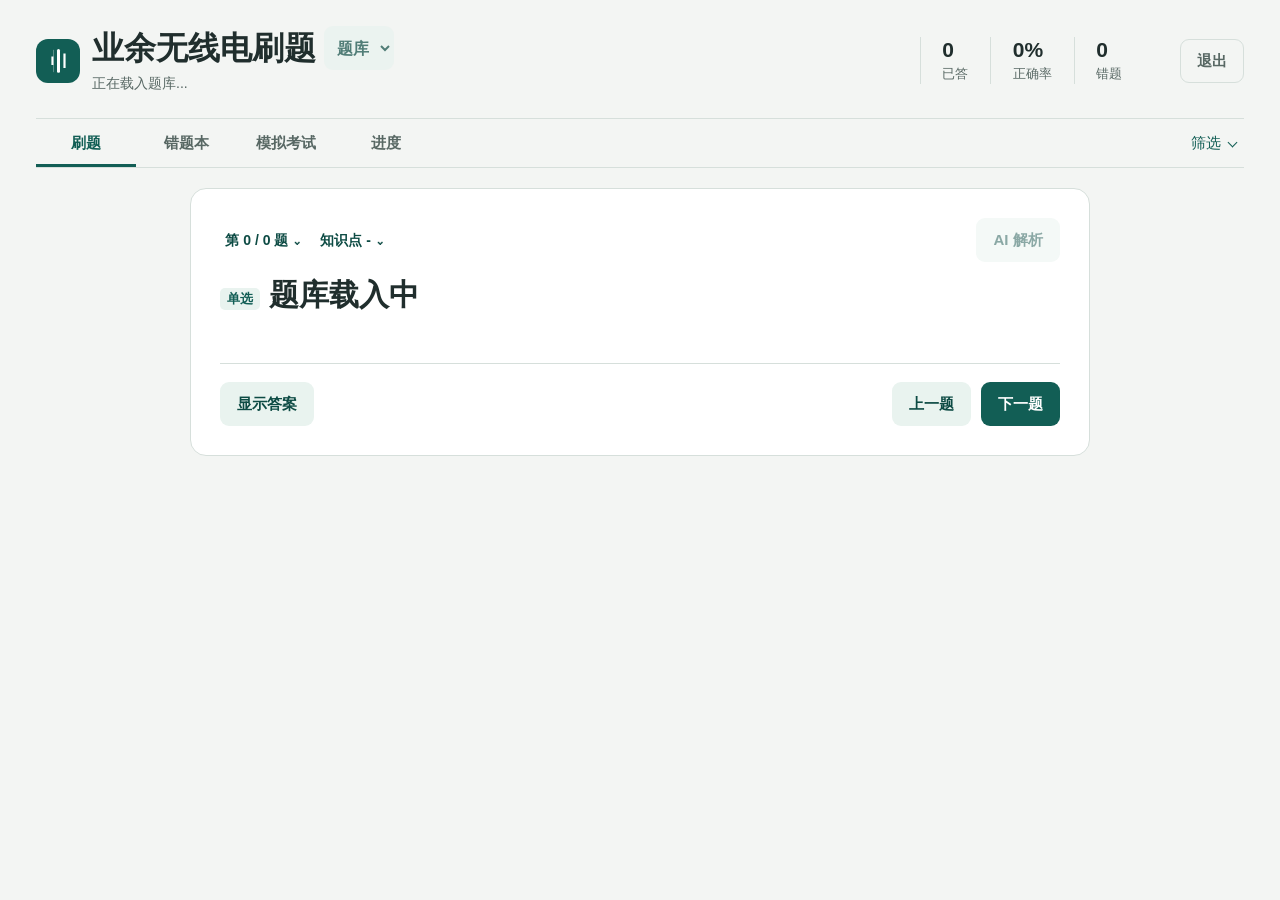
==== commit 9c416894: "Check practice answers before moving to the next question" ====
--- a/index.html
+++ b/index.html
@@ -31,6 +31,7 @@
         </div>
         <div class="userbar">
           <span id="currentUserLabel"></span>
+          <a id="adminLink" class="admin-link" href="/admin" hidden>管理</a>
           <button id="logoutBtn" class="ghost" type="button">退出</button>
         </div>
       </header>
@@ -75,13 +76,13 @@
           </div>
           <h2 id="questionText"><span id="questionType" class="question-kind">单选</span><span id="questionTextContent">题库载入中</span></h2>
           <div id="practiceFigure"></div>
-          <div id="options" class="options"></div>
+          <div id="options" class="options" role="group" aria-labelledby="questionText" aria-describedby="feedback"></div>
           <div id="feedback" class="feedback" hidden></div>
           <div class="actions">
-            <button id="submitBtn" type="button">提交答案</button>
+            <button id="showAnswerBtn" class="secondary" type="button">显示答案</button>
             <div class="nav-actions">
               <button id="prevBtn" class="secondary" type="button">上一题</button>
-              <button id="nextBtn" class="secondary" type="button">下一题</button>
+              <button id="nextBtn" type="button">下一题</button>
             </div>
           </div>
         </article>
@@ -115,7 +116,7 @@
         <div id="categoryStats" class="topic-tree"></div>
         <div class="cache-tools">
           <span id="cacheToolStatus">AI 解析由服务器按题目缓存，多用户可复用同一题解析。</span>
-          <button id="startPrecacheBtn" class="secondary" type="button">后台预生成解析</button>
+          <button id="startPrecacheBtn" hidden class="secondary" type="button">后台预生成解析</button>
         </div>
       </section>
     </main>
--- a/styles.css
+++ b/styles.css
@@ -192,8 +192,8 @@
 .option:has(input:checked) .option-key { background: var(--primary); color: white; }
 .option.correct, .feedback.success { border-color: #86b59b; background: #eff7f1; }
 .option.wrong, .feedback.error { border-color: #cc8f87; background: #fbf1ef; }
+.options[aria-invalid="true"] { outline: 2px solid #cc8f87; outline-offset: 3px; border-radius: 10px; }
 .actions { margin-top: 22px; padding-top: 18px; border-top: 1px solid var(--line); }
-#submitBtn { padding-inline: 28px; }
 .ai-panel-head, .section-head { padding-bottom: 12px; border-bottom: 1px solid var(--line); }
 .ai-dialog {
   position: fixed;
@@ -237,7 +237,7 @@
 #aiCacheInfo { margin: 14px 0; color: var(--muted); }
 #aiCacheInfo:empty { display: none; }
 .ai-content p + p, .list-item button { margin-top: 10px; }
-.ai-content h4, .ai-content h5, .ai-content h6 { margin: .8em 0 .3em; font-size: 1.1em; }
+.ai-content :is(h3, h4, h5, h6) { margin: 1em 0 .25em; color: var(--primary-dark); font-size: 1.05em; }
 .ai-content ol, .ai-content ul { padding-left: 1.5em; }
 .ai-content code { background: var(--bg); padding: 1px 4px; border-radius: 3px; }
 .ai-status, .feedback { margin-top: 14px; padding: 10px 14px; border: 1px solid var(--line); border-radius: 8px; background: var(--bg); }
@@ -366,3 +366,24 @@
   .brand .signal-mark { display: none; }
 }
 .question-figure { display: block; max-width: 100%; height: auto; margin: 8px 0 16px; }
+
+.admin-link { display: inline-flex; align-items: center; min-height: 44px; padding-inline: 6px; color: var(--primary); font-weight: 600; }
+.admin-shell { max-width: 1000px; }
+.admin-grid { display: grid; grid-template-columns: minmax(0, 3fr) minmax(0, 2fr); gap: 18px; align-items: start; margin-top: 18px; }
+.admin-grid fieldset, #inviteResult { display: grid; gap: 12px; margin: 16px 0 0; border: 0; padding: 0; min-width: 0; }
+.admin-grid label { font-size: 16px; }
+.admin-grid input, .admin-grid select { width: 100%; }
+.settings-note { margin: 8px 0 14px; color: var(--muted); font-size: 15px; }
+.settings-note:empty { display: none; }
+#savedModels section { border-top: 1px solid var(--line); padding-block: 12px; }
+.provider-heading, .saved-model { display: flex; align-items: center; justify-content: space-between; gap: 8px; }
+.saved-model { min-height: 44px; margin-top: 6px; }
+.saved-model span:last-child { color: var(--primary); white-space: nowrap; font-size: 15px; }
+.saved-model button, .provider-heading button { flex-shrink: 0; }
+.provider-heading button { color: var(--danger); }
+#editor { border-top: 1px solid var(--line); margin-top: 10px; }
+#editor summary { padding-block: 12px; color: var(--primary); font-weight: 600; }
+@media (max-width: 700px) {
+  .admin-grid { grid-template-columns: minmax(0, 1fr); }
+  .userbar:has(#adminLink:not([hidden])) #currentUserLabel { display: none; }
+}
